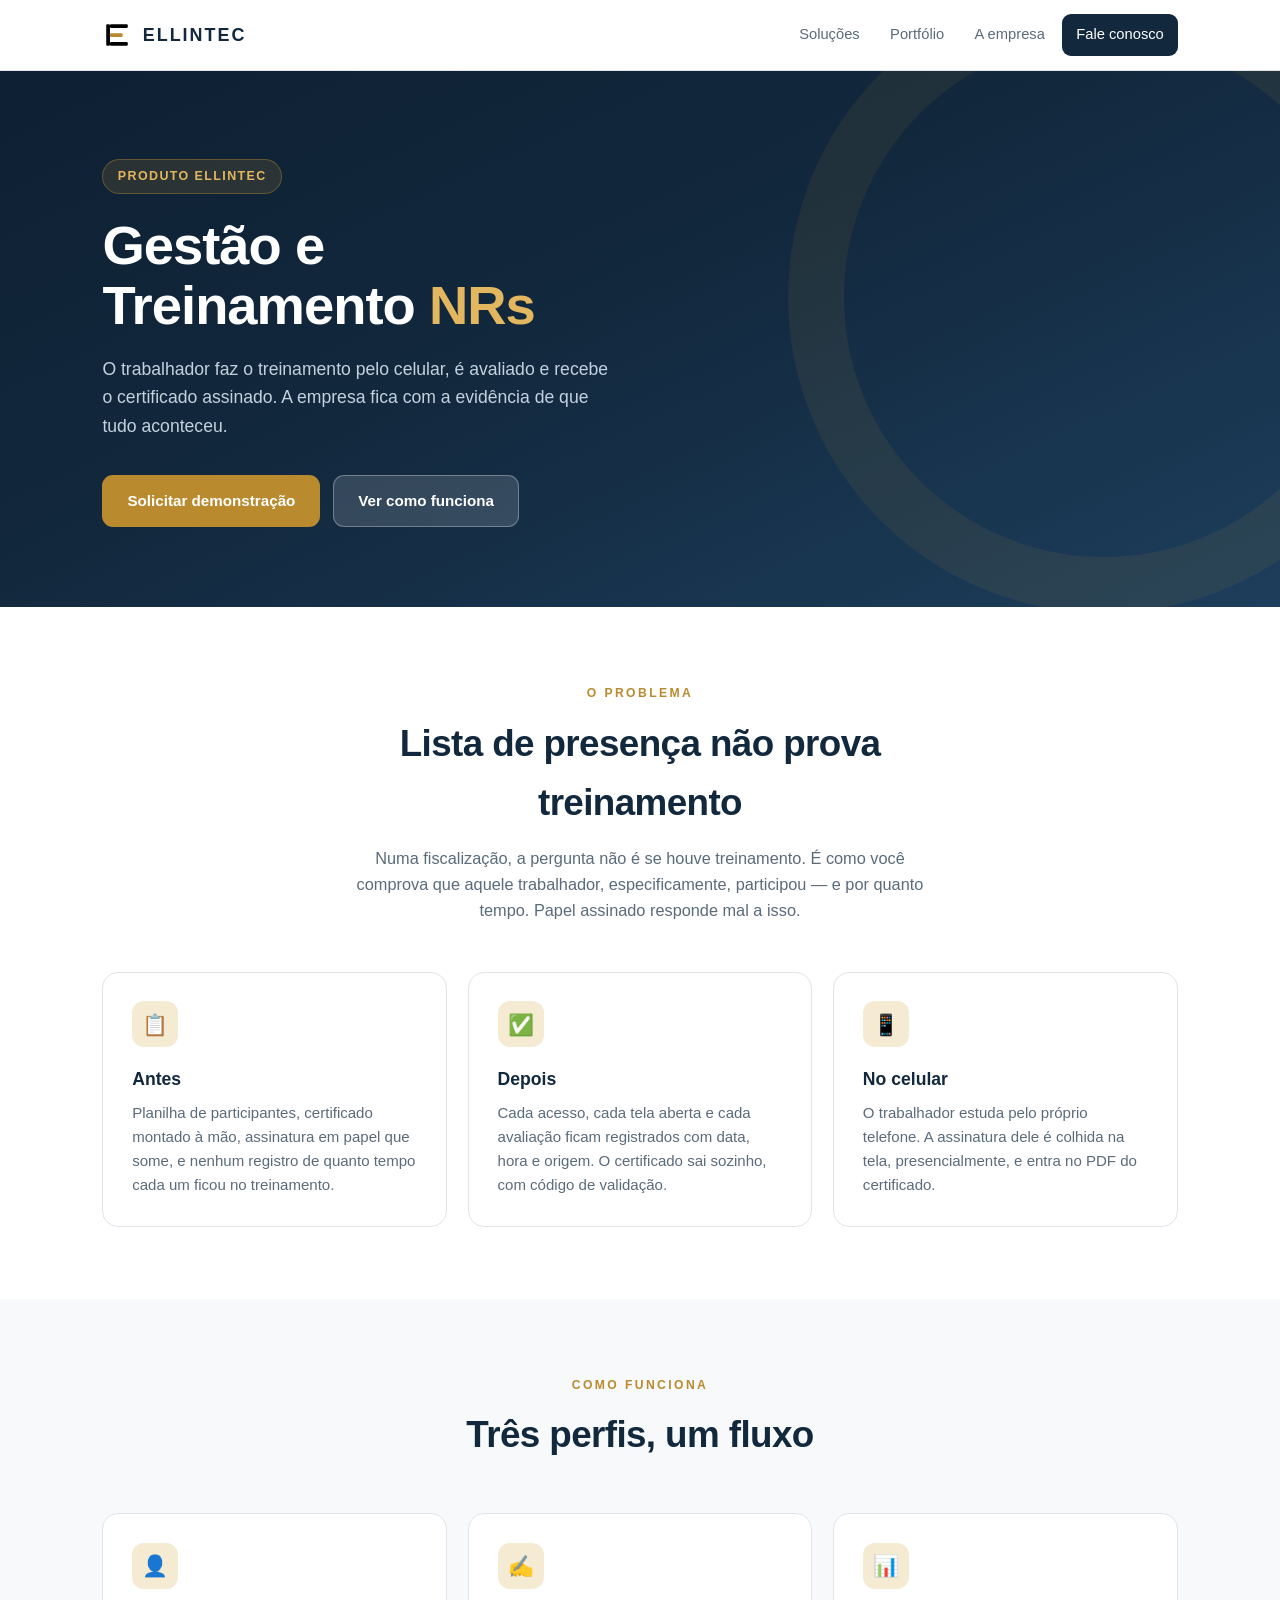
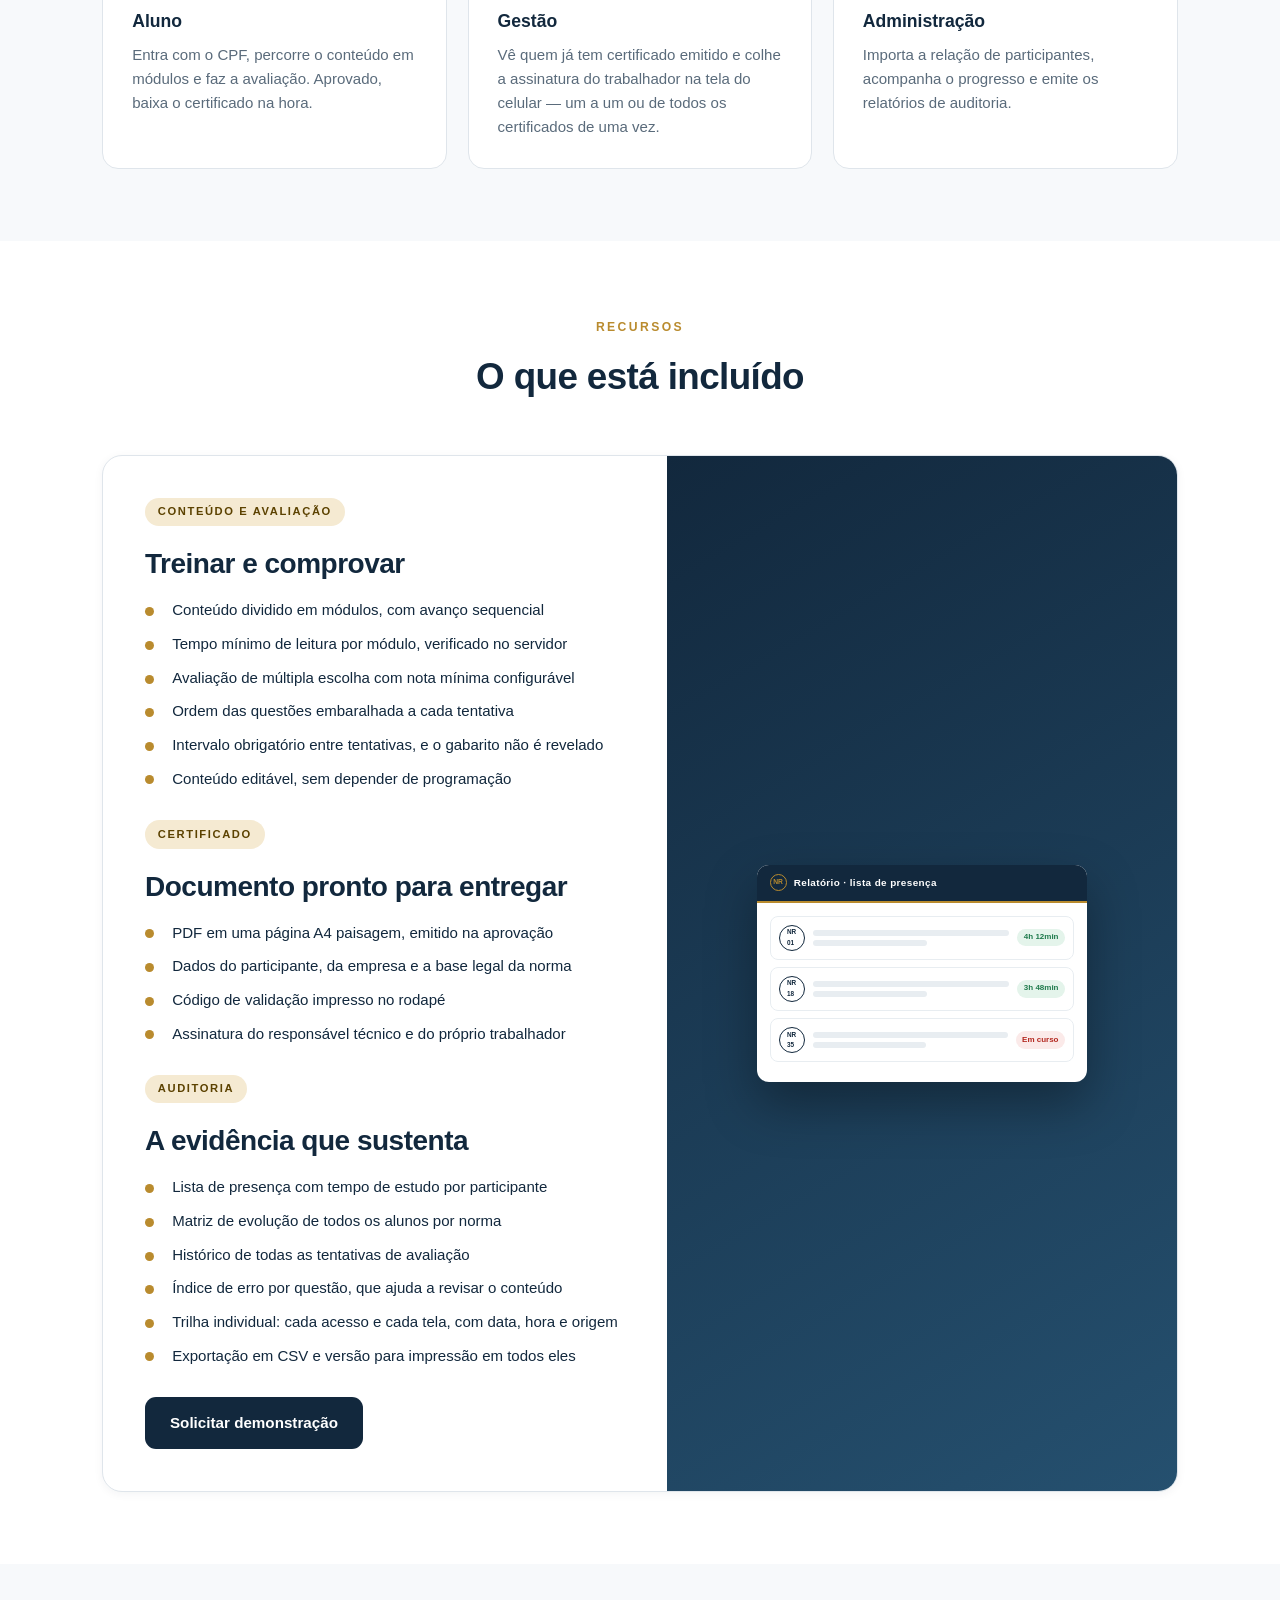
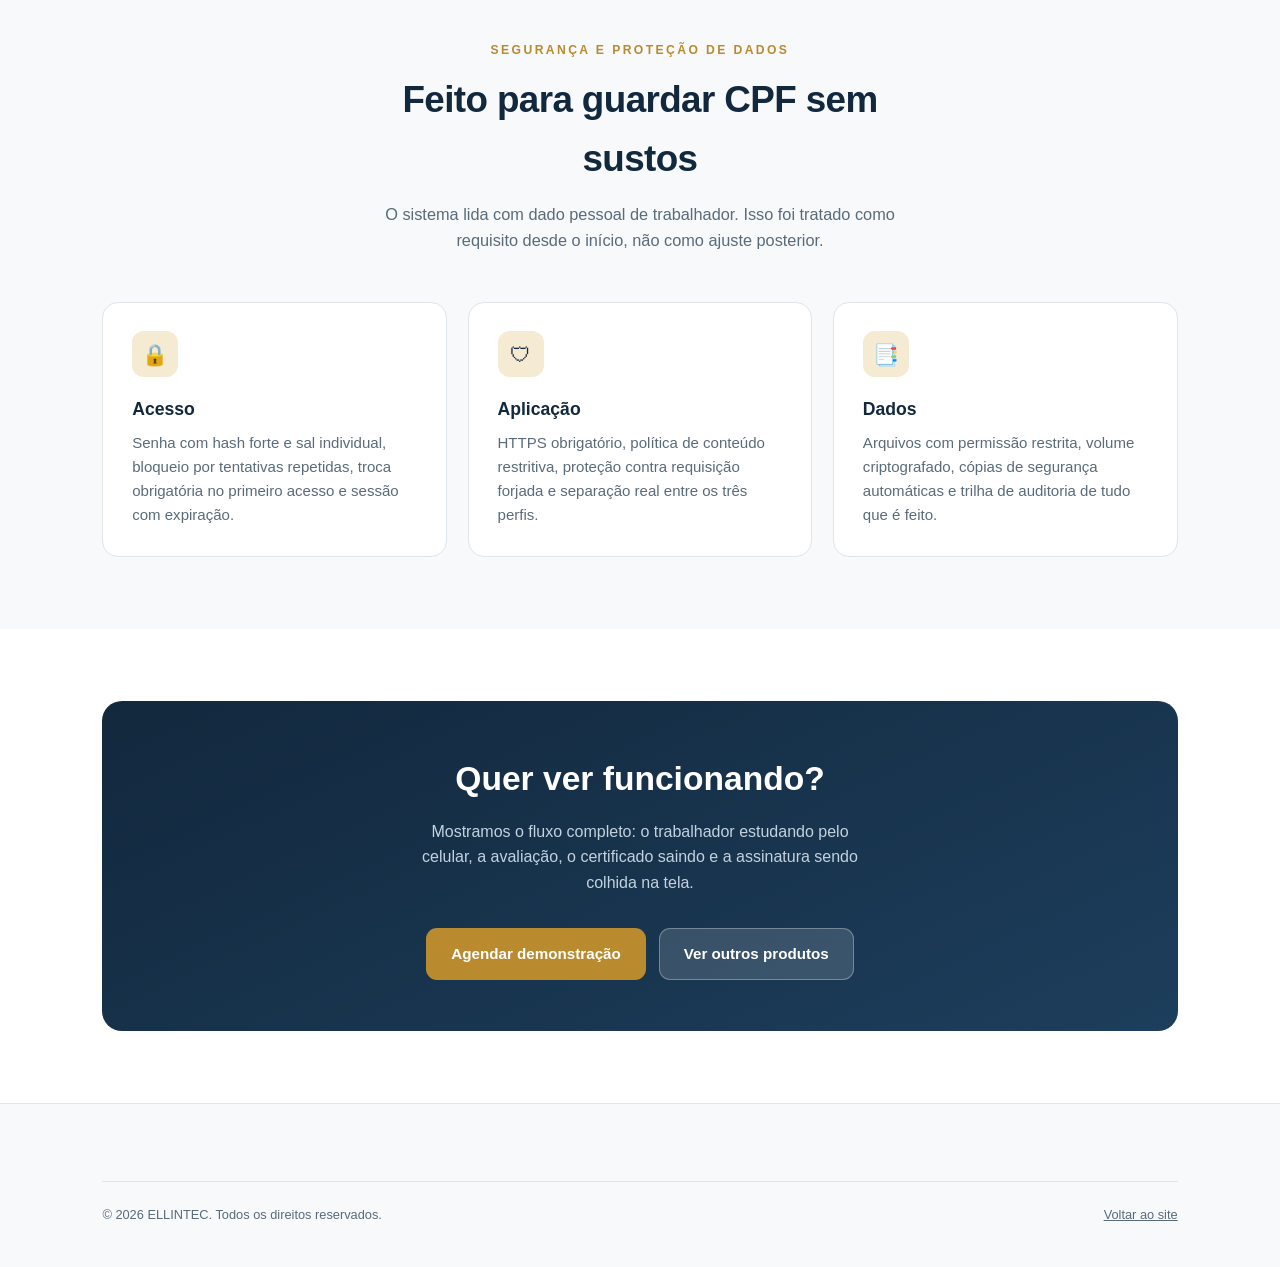
==== produtos/gestao-treinamento-nrs.html @ 3874c129 "feat: site institucional da ELLINTEC com portfolio Site estatico da empresa, separando as duas ident" ====
<!DOCTYPE html>
<html lang="pt-BR">
<head>
<meta charset="utf-8">
<meta name="viewport" content="width=device-width, initial-scale=1">
<meta name="theme-color" content="#12283D">
<title>Gestão e Treinamento NRs &mdash; ELLINTEC</title>
<meta name="description" content="Plataforma para treinamento das Normas Regulamentadoras
      online, avaliação, emissão de certificado e trilha de auditoria.">
<link rel="stylesheet" href="../css/estilo.css">
<link rel="icon" href="../img/logo.svg" type="image/svg+xml">
</head>
<body>

<header class="topo">
  <div class="topo-in">
    <a class="marca" href="../index.html">
      <span class="sig"><img src="../img/logo.svg" alt="" width="30" height="30"></span>
      <b>ELLINTEC</b>
    </a>
    <button class="abre-menu" id="abre" aria-label="Abrir menu" aria-expanded="false">&#9776;</button>
    <nav class="nav" id="nav">
      <a href="../index.html#solucoes">Soluções</a>
      <a href="../index.html#portfolio">Portfólio</a>
      <a href="../index.html#sobre">A empresa</a>
      <a class="btn p" href="../index.html#contato">Fale conosco</a>
    </nav>
  </div>
</header>

<!-- ======================================================== hero -->
<div class="hero">
  <div class="wrap">
    <span class="selo-topo">Produto ELLINTEC</span>
    <h1>Gestão e Treinamento <span>NRs</span></h1>
    <p>
      O trabalhador faz o treinamento pelo celular, é avaliado e recebe o
      certificado assinado. A empresa fica com a evidência de que tudo aconteceu.
    </p>
    <div class="hero-btns">
      <a class="btn o" href="../index.html#contato">Solicitar demonstração</a>
      <a class="btn claro" href="#como">Ver como funciona</a>
    </div>
  </div>
</div>

<!-- ======================================================== problema -->
<section>
  <div class="wrap">
    <div class="titulo-sec">
      <span class="etq">O problema</span>
      <h2>Lista de presença não prova treinamento</h2>
      <p>
        Numa fiscalização, a pergunta não é se houve treinamento. É como você
        comprova que aquele trabalhador, especificamente, participou &mdash; e por
        quanto tempo. Papel assinado responde mal a isso.
      </p>
    </div>

    <div class="grade">
      <article class="cartao">
        <div class="ico">&#128203;</div>
        <h3>Antes</h3>
        <p>
          Planilha de participantes, certificado montado à mão, assinatura em papel
          que some, e nenhum registro de quanto tempo cada um ficou no treinamento.
        </p>
      </article>
      <article class="cartao">
        <div class="ico">&#9989;</div>
        <h3>Depois</h3>
        <p>
          Cada acesso, cada tela aberta e cada avaliação ficam registrados com data,
          hora e origem. O certificado sai sozinho, com código de validação.
        </p>
      </article>
      <article class="cartao">
        <div class="ico">&#128241;</div>
        <h3>No celular</h3>
        <p>
          O trabalhador estuda pelo próprio telefone. A assinatura dele é colhida na
          tela, presencialmente, e entra no PDF do certificado.
        </p>
      </article>
    </div>
  </div>
</section>

<!-- ======================================================== como funciona -->
<section id="como" class="cinza">
  <div class="wrap">
    <div class="titulo-sec">
      <span class="etq">Como funciona</span>
      <h2>Três perfis, um fluxo</h2>
    </div>

    <div class="grade">
      <article class="cartao">
        <div class="ico">&#128100;</div>
        <h3>Aluno</h3>
        <p>
          Entra com o CPF, percorre o conteúdo em módulos e faz a avaliação.
          Aprovado, baixa o certificado na hora.
        </p>
      </article>
      <article class="cartao">
        <div class="ico">&#9997;</div>
        <h3>Gestão</h3>
        <p>
          Vê quem já tem certificado emitido e colhe a assinatura do trabalhador
          na tela do celular &mdash; um a um ou de todos os certificados de uma vez.
        </p>
      </article>
      <article class="cartao">
        <div class="ico">&#128202;</div>
        <h3>Administração</h3>
        <p>
          Importa a relação de participantes, acompanha o progresso e emite os
          relatórios de auditoria.
        </p>
      </article>
    </div>
  </div>
</section>

<!-- ======================================================== recursos -->
<section>
  <div class="wrap">
    <div class="titulo-sec">
      <span class="etq">Recursos</span>
      <h2>O que está incluído</h2>
    </div>

    <article class="produto">
      <div class="produto-txt">
        <span class="etq-prod">Conteúdo e avaliação</span>
        <h3>Treinar e comprovar</h3>
        <ul class="lista">
          <li>Conteúdo dividido em módulos, com avanço sequencial</li>
          <li>Tempo mínimo de leitura por módulo, verificado no servidor</li>
          <li>Avaliação de múltipla escolha com nota mínima configurável</li>
          <li>Ordem das questões embaralhada a cada tentativa</li>
          <li>Intervalo obrigatório entre tentativas, e o gabarito não é revelado</li>
          <li>Conteúdo editável, sem depender de programação</li>
        </ul>

        <span class="etq-prod">Certificado</span>
        <h3>Documento pronto para entregar</h3>
        <ul class="lista">
          <li>PDF em uma página A4 paisagem, emitido na aprovação</li>
          <li>Dados do participante, da empresa e a base legal da norma</li>
          <li>Código de validação impresso no rodapé</li>
          <li>Assinatura do responsável técnico e do próprio trabalhador</li>
        </ul>

        <span class="etq-prod">Auditoria</span>
        <h3>A evidência que sustenta</h3>
        <ul class="lista">
          <li>Lista de presença com tempo de estudo por participante</li>
          <li>Matriz de evolução de todos os alunos por norma</li>
          <li>Histórico de todas as tentativas de avaliação</li>
          <li>Índice de erro por questão, que ajuda a revisar o conteúdo</li>
          <li>Trilha individual: cada acesso e cada tela, com data, hora e origem</li>
          <li>Exportação em CSV e versão para impressão em todos eles</li>
        </ul>

        <a class="btn p" href="../index.html#contato">Solicitar demonstração</a>
      </div>

      <div class="produto-arte">
        <div class="mock" aria-hidden="true">
          <div class="mock-topo">
            <span class="pin">NR</span>
            <b>Relatório &middot; lista de presença</b>
          </div>
          <div class="mock-corpo">
            <div class="mock-linha">
              <span class="mock-selo">NR<br>01</span>
              <span class="mock-txt"><i></i><i></i></span>
              <span class="mock-tag">4h 12min</span>
            </div>
            <div class="mock-linha">
              <span class="mock-selo">NR<br>18</span>
              <span class="mock-txt"><i></i><i></i></span>
              <span class="mock-tag">3h 48min</span>
            </div>
            <div class="mock-linha">
              <span class="mock-selo">NR<br>35</span>
              <span class="mock-txt"><i></i><i></i></span>
              <span class="mock-tag p">Em curso</span>
            </div>
          </div>
        </div>
      </div>
    </article>
  </div>
</section>

<!-- ======================================================== seguranca -->
<section class="cinza">
  <div class="wrap">
    <div class="titulo-sec">
      <span class="etq">Segurança e proteção de dados</span>
      <h2>Feito para guardar CPF sem sustos</h2>
      <p>
        O sistema lida com dado pessoal de trabalhador. Isso foi tratado como
        requisito desde o início, não como ajuste posterior.
      </p>
    </div>

    <div class="grade">
      <article class="cartao">
        <div class="ico">&#128274;</div>
        <h3>Acesso</h3>
        <p>
          Senha com hash forte e sal individual, bloqueio por tentativas repetidas,
          troca obrigatória no primeiro acesso e sessão com expiração.
        </p>
      </article>
      <article class="cartao">
        <div class="ico">&#128737;</div>
        <h3>Aplicação</h3>
        <p>
          HTTPS obrigatório, política de conteúdo restritiva, proteção contra
          requisição forjada e separação real entre os três perfis.
        </p>
      </article>
      <article class="cartao">
        <div class="ico">&#128209;</div>
        <h3>Dados</h3>
        <p>
          Arquivos com permissão restrita, volume criptografado, cópias de segurança
          automáticas e trilha de auditoria de tudo que é feito.
        </p>
      </article>
    </div>
  </div>
</section>

<!-- ======================================================== contato -->
<section>
  <div class="wrap">
    <div class="contato">
      <h2>Quer ver funcionando?</h2>
      <p>
        Mostramos o fluxo completo: o trabalhador estudando pelo celular, a
        avaliação, o certificado saindo e a assinatura sendo colhida na tela.
      </p>
      <div class="contato-btns">
        <!-- TODO: trocar pelo e-mail real da empresa -->
        <a class="btn o" href="mailto:contato@ellintec.com.br">Agendar demonstração</a>
        <a class="btn claro" href="../index.html#portfolio">Ver outros produtos</a>
      </div>
    </div>
  </div>
</section>

<footer class="rodape">
  <div class="wrap">
    <div class="copy">
      <span>&copy; <span id="ano">2026</span> ELLINTEC. Todos os direitos reservados.</span>
      <span><a href="../index.html">Voltar ao site</a></span>
    </div>
  </div>
</footer>

<script src="../js/site.js"></script>
</body>
</html>
---- css/estilo.css ----
/* ================================================================ base */
:root{
  --tinta:#12283D;
  --tinta-2:#2C4A66;
  --ouro:#B98B2E;
  --ouro-claro:#F5EAD2;
  --linha:#DFE5EB;
  --cinza:#5A6B7B;
  --fundo:#F7F9FB;
  --raio:16px;
  --largura:1120px;
}
*{box-sizing:border-box;margin:0;padding:0}
html{scroll-behavior:smooth}
body{
  font-family:-apple-system,BlinkMacSystemFont,"Segoe UI",Roboto,Helvetica,Arial,sans-serif;
  color:var(--tinta);background:#fff;line-height:1.6;font-size:16px;
  -webkit-font-smoothing:antialiased;
}
img,svg{max-width:100%;display:block}
a{color:inherit}
.wrap{max-width:var(--largura);margin:0 auto;padding:0 1.4rem}

/* ================================================================ topo */
.topo{position:sticky;top:0;z-index:60;background:rgba(255,255,255,.92);
  backdrop-filter:saturate(180%) blur(12px);border-bottom:1px solid var(--linha)}
.topo-in{display:flex;align-items:center;gap:1.5rem;padding:.9rem 1.4rem;
  max-width:var(--largura);margin:0 auto}
.marca{display:flex;align-items:center;gap:.65rem;text-decoration:none;flex:none}
.marca .sig{width:30px;height:30px;color:var(--tinta)}
.marca b{font-size:1.12rem;font-weight:800;letter-spacing:2px}
.nav{margin-left:auto;display:flex;align-items:center;gap:.3rem}
.nav a{text-decoration:none;font-size:.92rem;color:var(--cinza);padding:.5rem .8rem;
  border-radius:9px;font-weight:500;white-space:nowrap}
.nav a:hover{color:var(--tinta);background:#F0F4F7}
.abre-menu{display:none;margin-left:auto;background:none;border:1px solid var(--linha);
  border-radius:9px;padding:.5rem .7rem;font-size:1.1rem;cursor:pointer;color:var(--tinta)}

/* ================================================================ botoes */
.btn{display:inline-flex;align-items:center;justify-content:center;gap:.5rem;
  padding:.82rem 1.5rem;border-radius:11px;text-decoration:none;font-weight:600;
  font-size:.95rem;border:1.5px solid transparent;transition:transform .15s,filter .15s;
  cursor:pointer;font-family:inherit}
.btn:hover{filter:brightness(1.08);transform:translateY(-1px)}
.btn.p{background:var(--tinta);color:#fff}
.btn.s{background:#fff;color:var(--tinta);border-color:var(--linha)}
.btn.o{background:var(--ouro);color:#fff}
.btn.claro{background:rgba(255,255,255,.14);color:#fff;border-color:rgba(255,255,255,.3)}

/* ================================================================ hero */
.hero{background:linear-gradient(155deg,#0E2033 0%,#12283D 45%,#1D3E5C 100%);
  color:#fff;padding:5.5rem 0 5rem;position:relative;overflow:hidden}
.hero::after{content:"";position:absolute;right:-140px;top:-90px;width:520px;height:520px;
  border-radius:50%;border:56px solid rgba(185,139,46,.09)}
.hero .wrap{position:relative;z-index:1}
.selo-topo{display:inline-flex;align-items:center;gap:.5rem;background:rgba(185,139,46,.16);
  border:1px solid rgba(185,139,46,.4);color:#E3B75F;padding:.4rem .9rem;border-radius:99px;
  font-size:.78rem;font-weight:700;letter-spacing:1.4px;text-transform:uppercase}
.hero h1{font-size:clamp(2rem,5vw,3.4rem);line-height:1.1;font-weight:800;
  letter-spacing:-1px;margin:1.4rem 0 1.2rem;max-width:17ch}
.hero h1 span{color:#E3B75F}
.hero p{font-size:1.1rem;color:#C3D2DF;max-width:52ch;margin-bottom:2.2rem}
.hero-btns{display:flex;gap:.8rem;flex-wrap:wrap}

/* ================================================================ secoes */
section{padding:4.5rem 0}
.titulo-sec{text-align:center;max-width:64ch;margin:0 auto 3rem}
.titulo-sec .etq{font-size:.76rem;font-weight:700;letter-spacing:2.4px;color:var(--ouro);
  text-transform:uppercase}
.titulo-sec h2{font-size:clamp(1.6rem,3.4vw,2.3rem);font-weight:800;letter-spacing:-.6px;
  margin:.6rem 0 .8rem}
.titulo-sec p{color:var(--cinza);font-size:1.02rem}

.grade{display:grid;gap:1.3rem;grid-template-columns:repeat(auto-fit,minmax(280px,1fr))}
.cartao{background:#fff;border:1px solid var(--linha);border-radius:var(--raio);padding:1.8rem;
  transition:border-color .18s,transform .18s,box-shadow .18s}
.cartao:hover{border-color:var(--tinta-2);transform:translateY(-3px);
  box-shadow:0 12px 34px rgba(18,40,61,.09)}
.cartao .ico{width:46px;height:46px;border-radius:12px;background:var(--ouro-claro);
  display:grid;place-items:center;margin-bottom:1.1rem;font-size:1.3rem}
.cartao h3{font-size:1.1rem;margin-bottom:.5rem}
.cartao p{color:var(--cinza);font-size:.94rem}

.cinza{background:var(--fundo)}

/* ================================================================ portfolio */
.produto{background:#fff;border:1px solid var(--linha);border-radius:20px;overflow:hidden;
  display:grid;grid-template-columns:1.05fr .95fr;box-shadow:0 2px 10px rgba(18,40,61,.05)}
.produto-txt{padding:2.6rem}
.produto .etq-prod{display:inline-block;background:var(--ouro-claro);color:#5C4200;
  font-size:.7rem;font-weight:800;letter-spacing:1.6px;text-transform:uppercase;
  padding:.32rem .8rem;border-radius:99px;margin-bottom:1rem}
.produto h3{font-size:1.75rem;font-weight:800;letter-spacing:-.5px;margin-bottom:.7rem}
.produto > .produto-txt > p{color:var(--cinza);margin-bottom:1.4rem}
.lista{list-style:none;margin-bottom:1.8rem}
.lista li{position:relative;padding-left:1.7rem;margin-bottom:.6rem;font-size:.94rem}
.lista li::before{content:"";position:absolute;left:0;top:.55rem;width:9px;height:9px;
  border-radius:50%;background:var(--ouro)}
.produto-arte{background:linear-gradient(150deg,#12283D,#25506F);display:grid;place-items:center;
  padding:2.2rem;position:relative}
.mock{width:100%;max-width:330px;background:#fff;border-radius:12px;overflow:hidden;
  box-shadow:0 22px 50px rgba(0,0,0,.34)}
.mock-topo{background:#12283D;border-bottom:2px solid var(--ouro);padding:.6rem .8rem;
  display:flex;align-items:center;gap:.45rem}
.mock-topo .pin{width:17px;height:17px;border:1.5px solid var(--ouro);border-radius:50%;
  display:grid;place-items:center;font-size:.42rem;color:var(--ouro);font-weight:800}
.mock-topo b{color:#fff;font-size:.62rem;letter-spacing:.4px}
.mock-corpo{padding:.8rem}
.mock-linha{display:flex;align-items:center;gap:.5rem;padding:.5rem;border:1px solid #E8EDF1;
  border-radius:8px;margin-bottom:.45rem}
.mock-selo{width:26px;height:26px;border:1.6px solid #12283D;border-radius:50%;flex:none;
  display:grid;place-items:center;font-size:.4rem;font-weight:800}
.mock-txt{flex:1;min-width:0}
.mock-txt i{display:block;height:6px;background:#E8EDF1;border-radius:4px;margin-bottom:4px}
.mock-txt i:last-child{width:58%;margin-bottom:0}
.mock-tag{font-size:.5rem;font-weight:800;padding:.16rem .4rem;border-radius:99px;
  background:#E4F4EB;color:#1E7A4B;white-space:nowrap}
.mock-tag.p{background:#FBEAE9;color:#B3261E}

/* ================================================================ numeros */
.numeros{display:grid;gap:1.2rem;grid-template-columns:repeat(auto-fit,minmax(190px,1fr))}
.num{text-align:center;padding:1.4rem}
.num b{display:block;font-size:2.1rem;font-weight:800;letter-spacing:-1px}
.num span{font-size:.86rem;color:var(--cinza)}

/* ================================================================ contato */
.contato{background:linear-gradient(155deg,#12283D,#1D3E5C);color:#fff;border-radius:20px;
  padding:3.2rem 2.4rem;text-align:center}
.contato h2{font-size:clamp(1.5rem,3vw,2.1rem);font-weight:800;margin-bottom:.8rem}
.contato p{color:#C3D2DF;max-width:52ch;margin:0 auto 2rem}
.contato-btns{display:flex;gap:.8rem;justify-content:center;flex-wrap:wrap}

/* ================================================================ rodape */
.rodape{border-top:1px solid var(--linha);padding:2.6rem 0;background:var(--fundo)}
.rodape-in{display:flex;gap:2rem;flex-wrap:wrap;align-items:flex-start;
  justify-content:space-between}
.rodape .marca b{font-size:1rem}
.rodape p{font-size:.85rem;color:var(--cinza);margin-top:.6rem;max-width:34ch}
.rodape-links{display:flex;gap:2.4rem;flex-wrap:wrap}
.rodape-col h4{font-size:.74rem;text-transform:uppercase;letter-spacing:1.4px;
  color:var(--cinza);margin-bottom:.7rem}
.rodape-col a{display:block;text-decoration:none;font-size:.9rem;margin-bottom:.45rem;
  color:var(--tinta)}
.rodape-col a:hover{color:var(--ouro)}
.copy{border-top:1px solid var(--linha);margin-top:2.2rem;padding-top:1.4rem;
  font-size:.8rem;color:var(--cinza);display:flex;justify-content:space-between;
  gap:1rem;flex-wrap:wrap}

/* ================================================================ mobile */
@media (max-width:880px){
  .produto{grid-template-columns:1fr}
  .produto-arte{order:-1;padding:2rem 1.4rem}
}
@media (max-width:720px){
  section{padding:3.2rem 0}
  .hero{padding:3.8rem 0 3.4rem}
  .nav{position:fixed;inset:56px 0 auto 0;background:#fff;flex-direction:column;
    align-items:stretch;padding:.6rem 1rem 1.2rem;border-bottom:1px solid var(--linha);
    display:none;box-shadow:0 14px 30px rgba(18,40,61,.1)}
  .nav.aberto{display:flex}
  .nav a{padding:.75rem .6rem}
  .nav .btn{margin-top:.5rem}
  .abre-menu{display:block}
  .produto-txt{padding:1.7rem}
  .contato{padding:2.4rem 1.4rem}
  .hero-btns .btn,.contato-btns .btn{flex:1;min-width:150px}
}
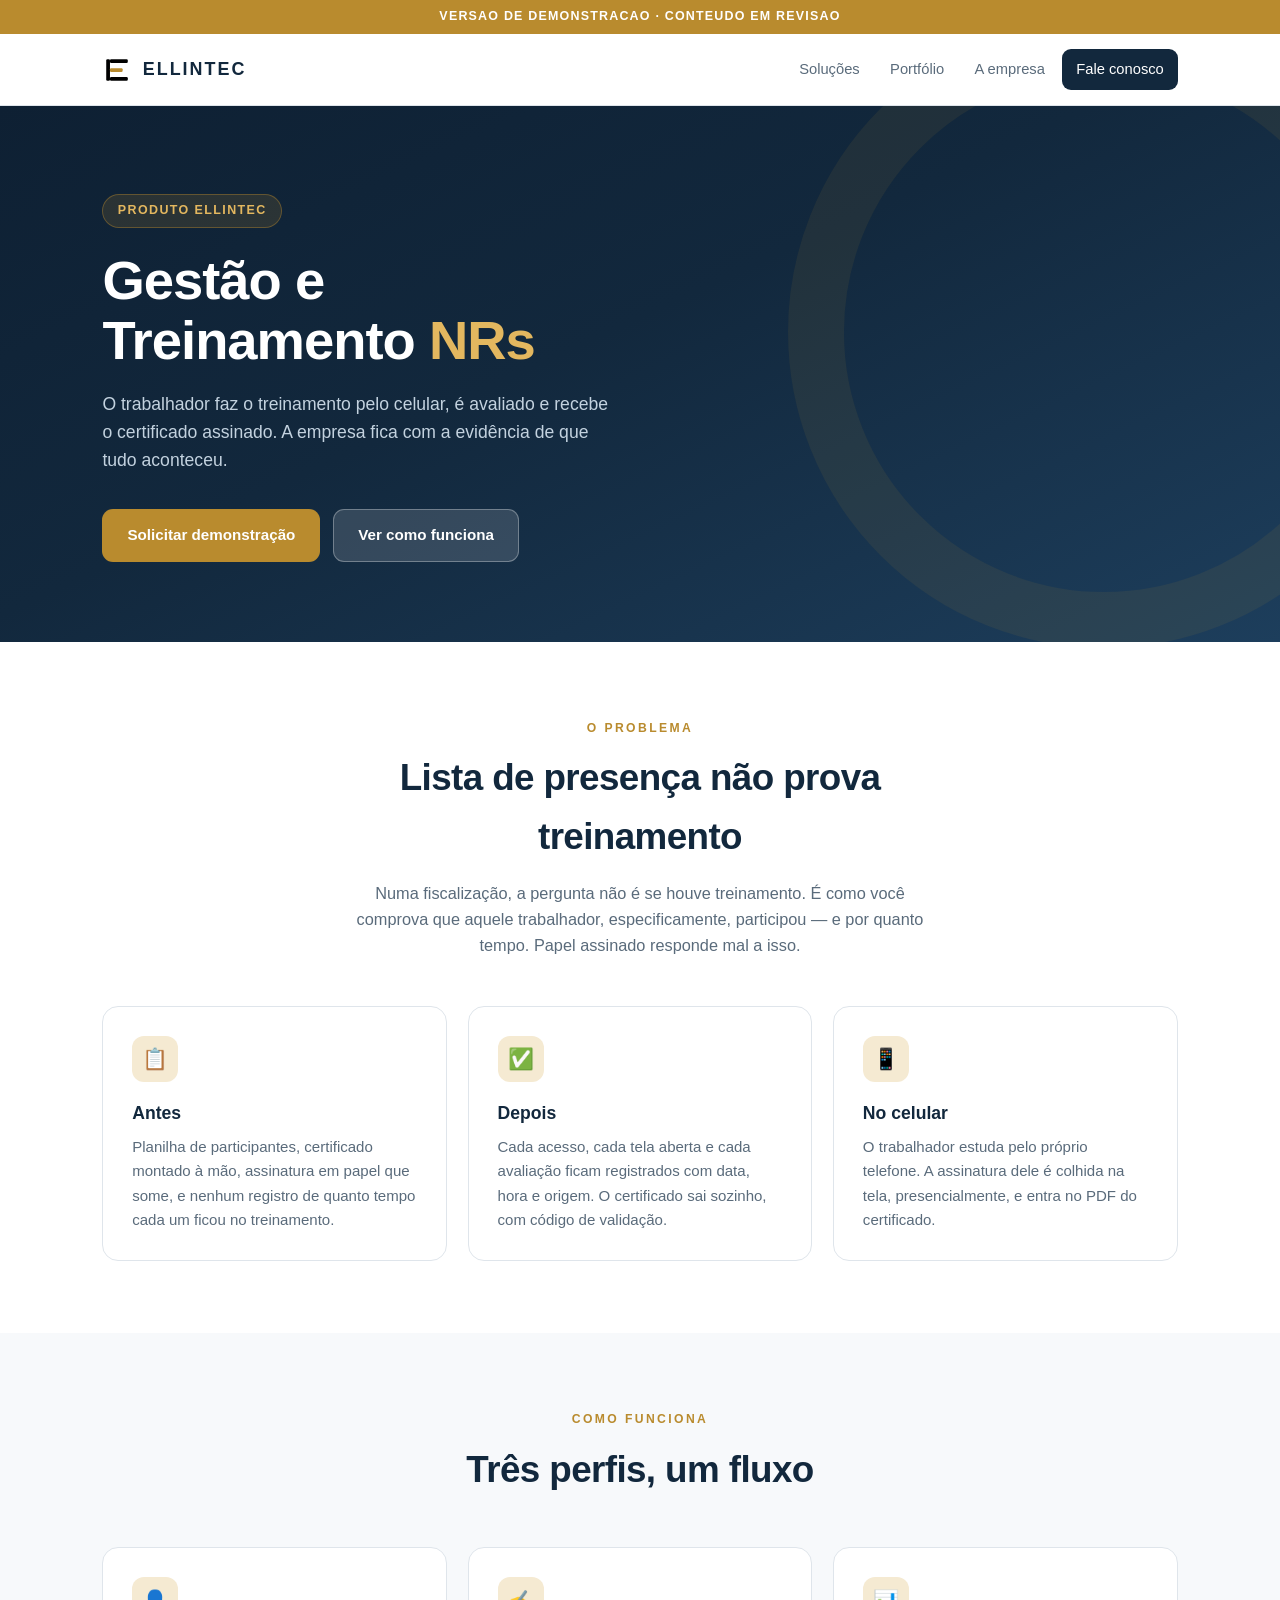
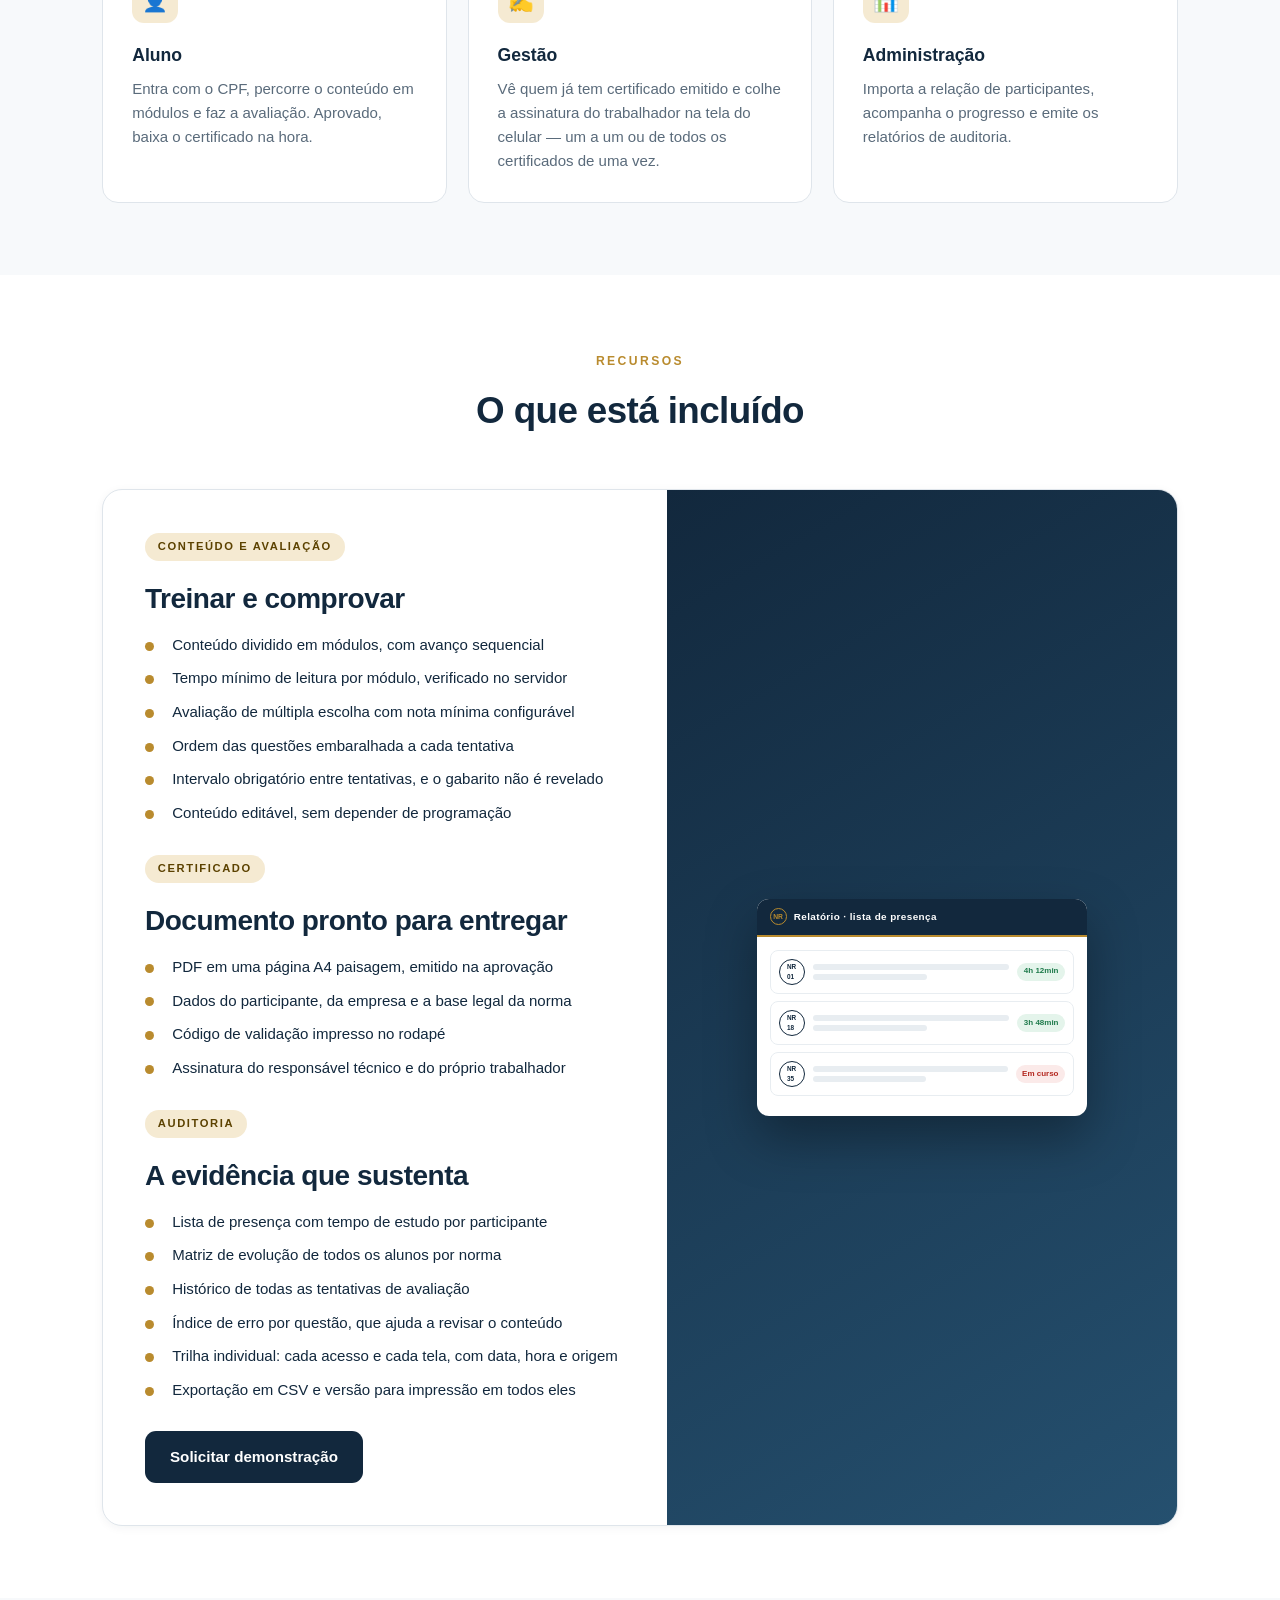
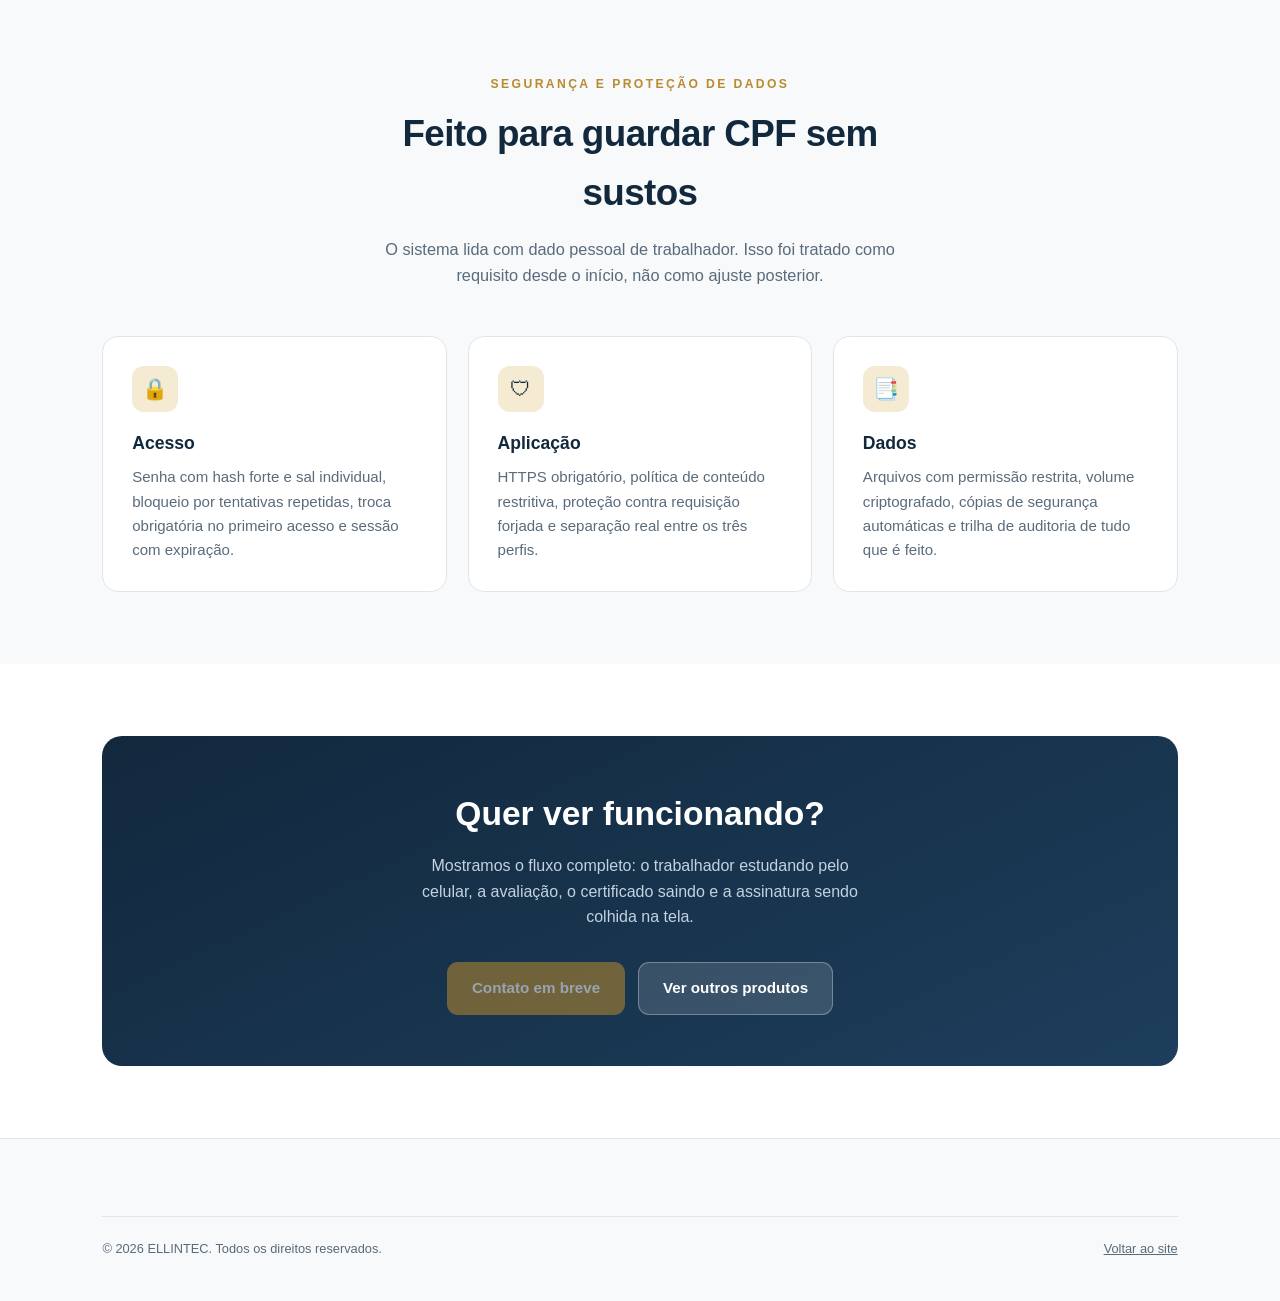
==== commit 2a5605f8: "chore(site): estado de demonstracao, sem contato falso Publicando para teste antes de existir e-mail" ====
--- a/produtos/gestao-treinamento-nrs.html
+++ b/produtos/gestao-treinamento-nrs.html
@@ -11,6 +11,9 @@
 <link rel="icon" href="../img/logo.svg" type="image/svg+xml">
 </head>
 <body>
+
+<!-- Faixa de versao de teste. Para tirar do ar, apague este bloco. -->
+<div class="faixa-teste">Versao de demonstracao &middot; conteudo em revisao</div>
 
 <header class="topo">
   <div class="topo-in">
@@ -248,7 +251,7 @@
       </p>
       <div class="contato-btns">
         <!-- TODO: trocar pelo e-mail real da empresa -->
-        <a class="btn o" href="mailto:contato@ellintec.com.br">Agendar demonstração</a>
+        <span class="btn o desativado" aria-disabled="true">Contato em breve</span>
         <a class="btn claro" href="../index.html#portfolio">Ver outros produtos</a>
       </div>
     </div>
--- a/css/estilo.css
+++ b/css/estilo.css
@@ -165,3 +165,10 @@
   .contato{padding:2.4rem 1.4rem}
   .hero-btns .btn,.contato-btns .btn{flex:1;min-width:150px}
 }
+
+/* ================================================ estado de demonstracao
+   Remover junto com a faixa quando os dados reais entrarem. */
+.faixa-teste{background:var(--ouro);color:#fff;text-align:center;font-size:.78rem;
+  font-weight:700;letter-spacing:1.2px;text-transform:uppercase;padding:.45rem 1rem}
+.btn.desativado{opacity:.55;cursor:not-allowed;pointer-events:none}
+.aviso-teste{font-size:.8rem;color:#8FA3B5;margin-top:1rem}
